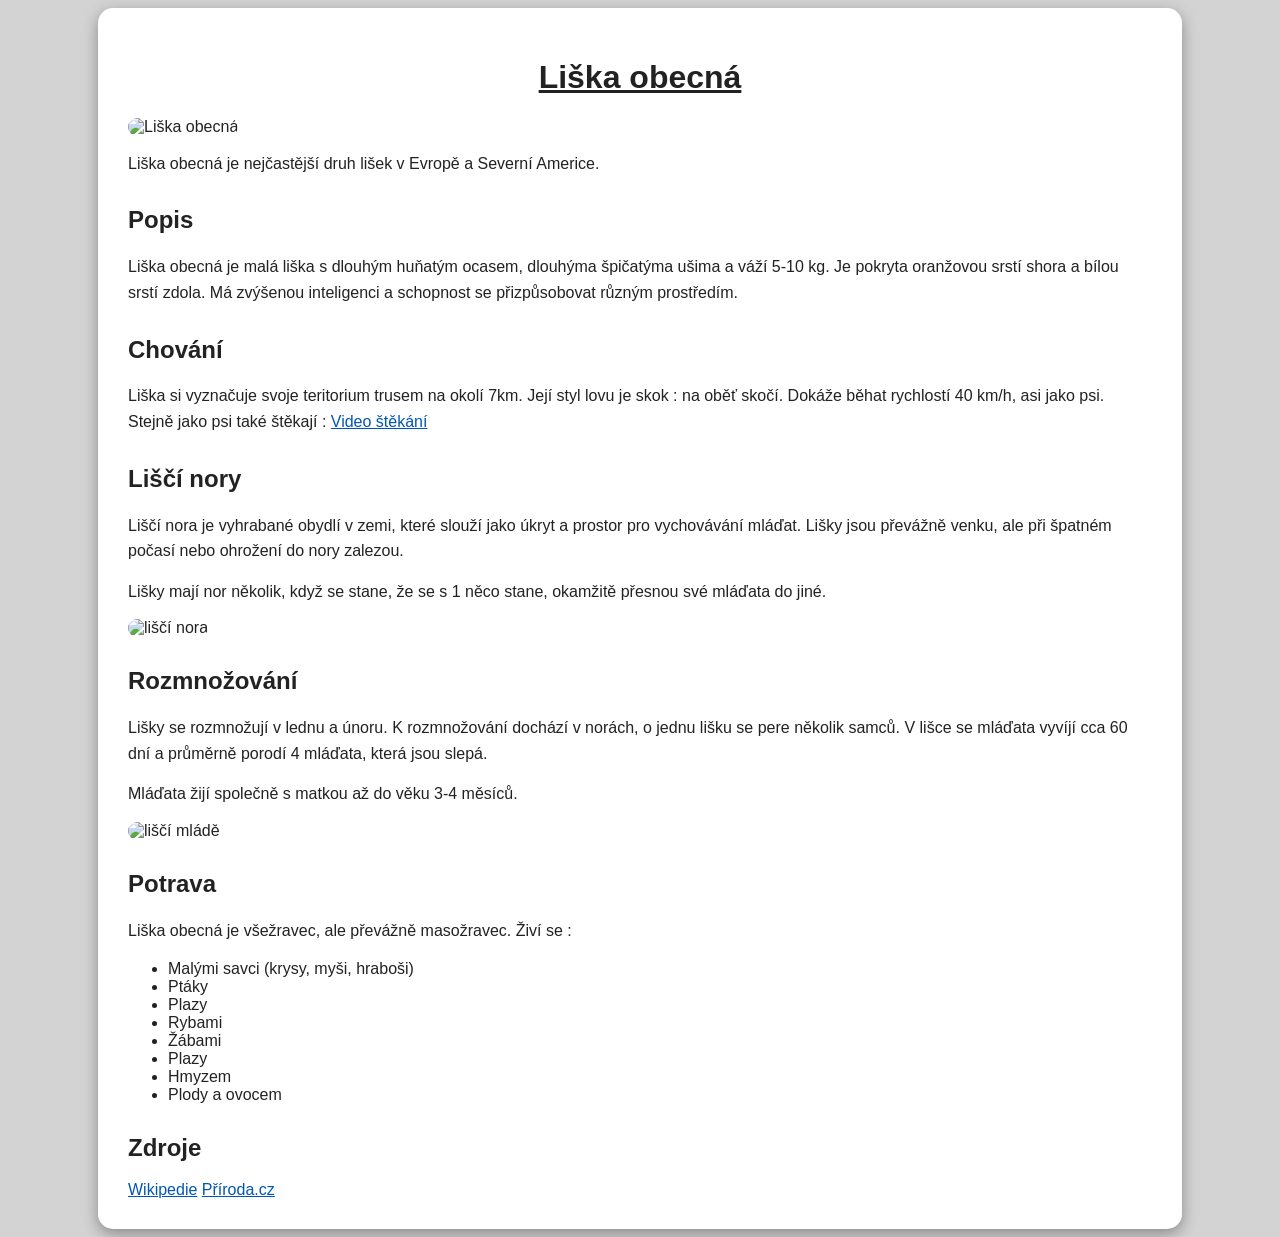
==== index.html @ 7753e191 "Add initial HTML and CSS files for the website" ====
<!DOCTYPE html>
<html lang="en">
<head>
    <meta charset="UTF-8">
    <meta name="viewport" content="width=device-width, initial-scale=1.0">
    <title>První strana</title>
    <link rel="stylesheet" href="style.css">
</head>
<body>
    <div class="container">
        <h1><u>Liška obecná</u></h1>
        <img src="https://www.cojeco.cz/images/descript/dfc45b9a4d5bd16babac15f6792ae340.jpg" width="300" alt="Liška obecná">

    <p>Liška obecná je nejčastější druh lišek v Evropě a Severní Americe.</p>

    <h2>Popis</h2>
    <p>Liška obecná je malá liška s dlouhým huňatým ocasem, dlouhýma špičatýma ušima a váží 5-10 kg. Je pokryta oranžovou srstí shora a bílou srstí zdola. Má zvýšenou inteligenci a schopnost se přizpůsobovat různým prostředím.</p>
    
    <h2>Chování</h2>
<p>Liška si vyznačuje svoje teritorium trusem na okolí 7km. Její styl lovu je skok : na oběť skočí. Dokáže běhat rychlostí 40 km/h, asi jako psi. Stejně jako psi také štěkají : <a href="https://www.youtube.com/watch?v=BEgVVcVS5X4">Video štěkání</a></p>

    <h2>Liščí nory</h2>
    <p>Liščí nora je vyhrabané obydlí v zemi, které slouží jako úkryt a prostor pro vychovávání mláďat. Lišky jsou převážně venku, ale při špatném počasí nebo ohrožení do nory zalezou.</p>
    <p>Lišky mají nor několik, když se stane, že se s 1 něco stane, okamžitě přesnou své mláďata do jiné.</p>
    <img src="https://tse1.explicit.bing.net/th/id/OIP.UVAG7eum2Ugc-exTGSdVIQHaFj?r=0&rs=1&pid=ImgDetMain&o=7&rm=3" width="300" alt="liščí nora">

    <h2>Rozmnožování</h2>
    <p>Lišky se rozmnožují v lednu a únoru. K rozmnožování dochází v norách, o jednu lišku se pere několik samců. V lišce se mláďata vyvíjí cca 60 dní a průměrně porodí 4 mláďata, která jsou slepá.</p>
    <p>Mláďata žijí společně s matkou až do věku 3-4 měsíců.</p>
    <img src="https://thumb.wikimedia.org/wikipedia/commons/thumb/2/28/Vulpes_vulpes_pup_sitting_on_stone.jpg/500px-Vulpes_vulpes_pup_sitting_on_stone.jpg?utm_source=cs.wikipedia.org&utm_campaign=parser&utm_content=thumbnail" width="300" alt="liščí mládě">
    
    <h2>Potrava</h2>
    <p>Liška obecná je všežravec, ale převážně masožravec. Živí se :</p>
    <ul>
        <li>Malými savci (krysy, myši, hraboši)</li>
        <li>Ptáky</li>
        <li>Plazy</li>
        <li>Rybami</li>
        <li>Žábami</li>
        <li>Plazy</li>
        <li>Hmyzem</li>
        <li>Plody a ovocem</li>
    </ul>
    
    <h2>Zdroje</h2>
    <a href="https://cs.wikipedia.org/wiki/Li%C5%A1ka_obecn%C3%A1_(%C5%A1elma)">Wikipedie</a>
    <a href="https://www.priroda.cz/clanek/liska-obecna-legendarni-krasny-a-vychytraly-obyvatel-nasi-prirody/">Příroda.cz</a>
</div>
</body>
</html>
---- style.css ----
body {
    background-color: lightgray;
    color: #222222;
    font-family: Arial, sans-serif;
}

.container {
    background-color: white;
    max-width: 1024px;
    margin: auto;
    padding: 30px;
    border-radius: 15px;
    box-shadow: 0 5px 15px rgba(0, 0, 0, 0.35);
}

img {
    border-radius: 15px;
}

h1 {
    text-align: center;
}

h2 {
    margin-top: 30px;
}

p {
    margin: 15px 0;
    line-height: 1.6;
}

a {
    color: #0056b3;
}
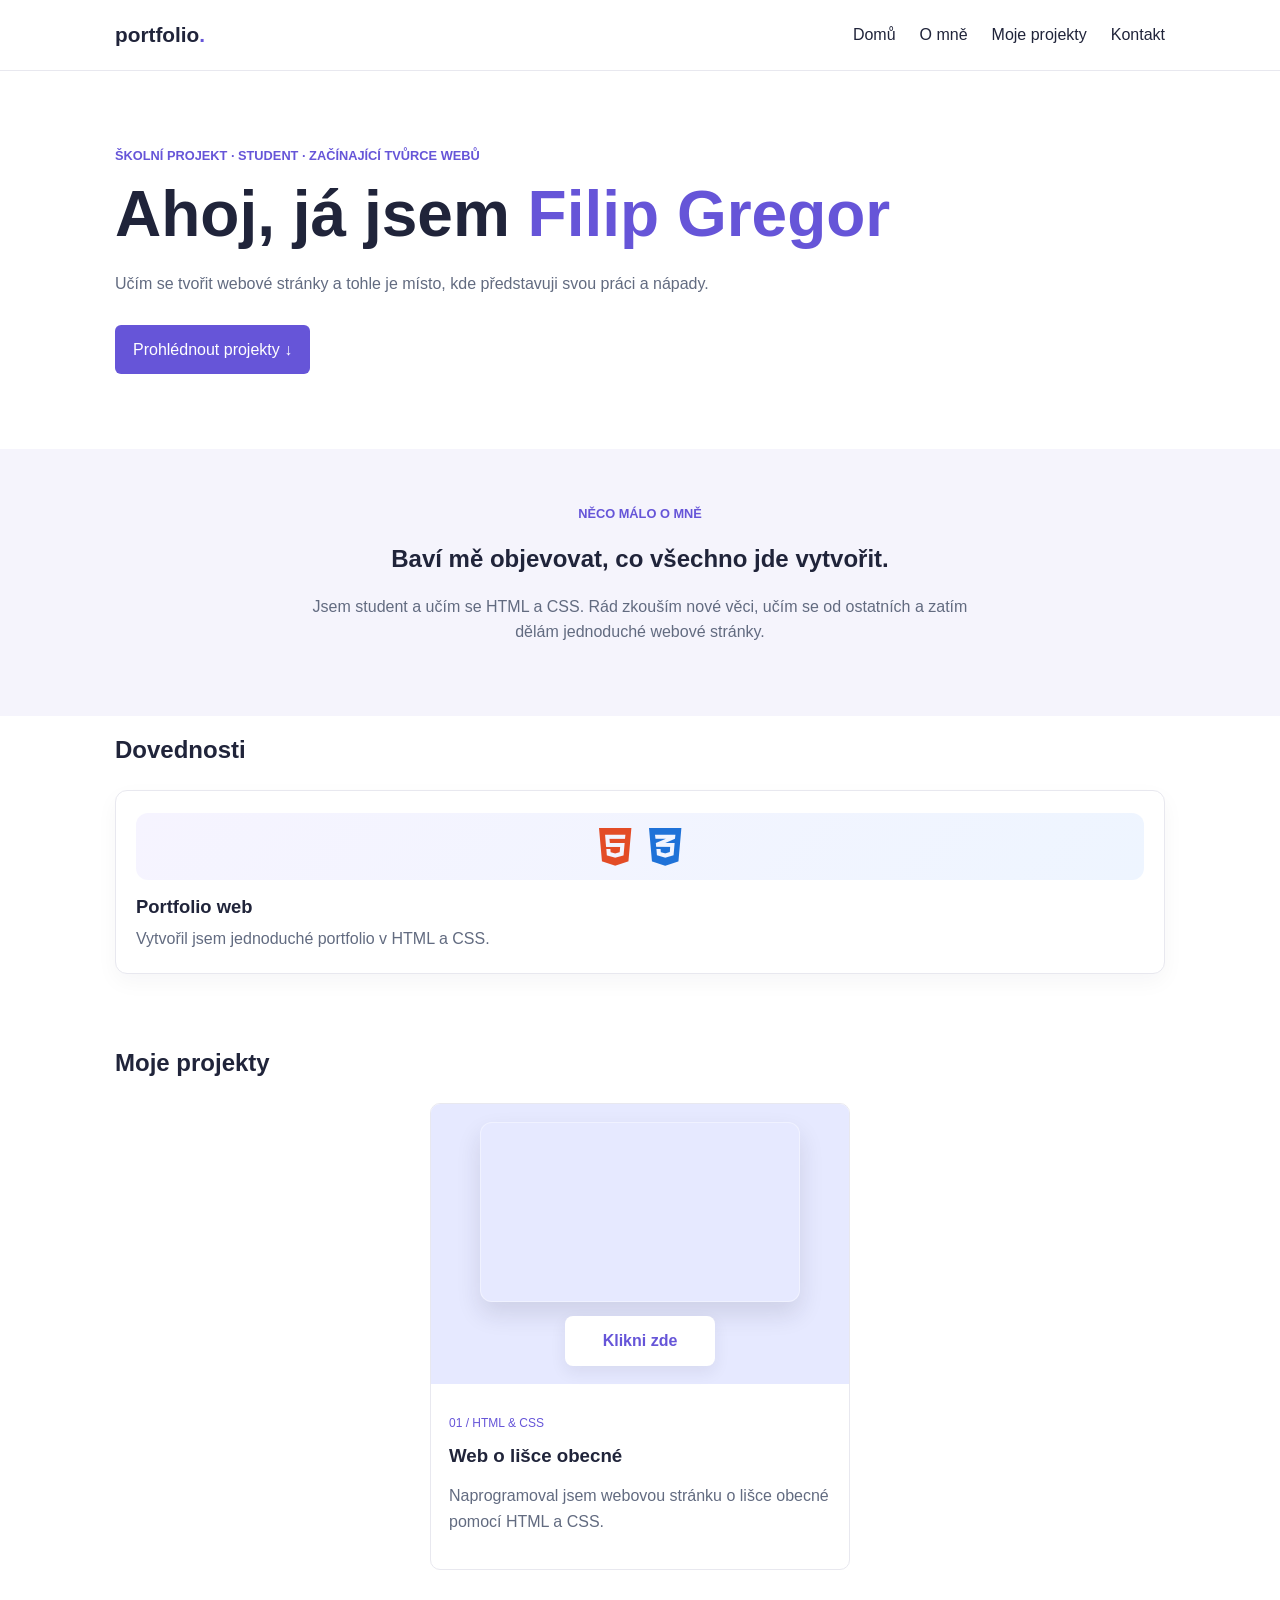
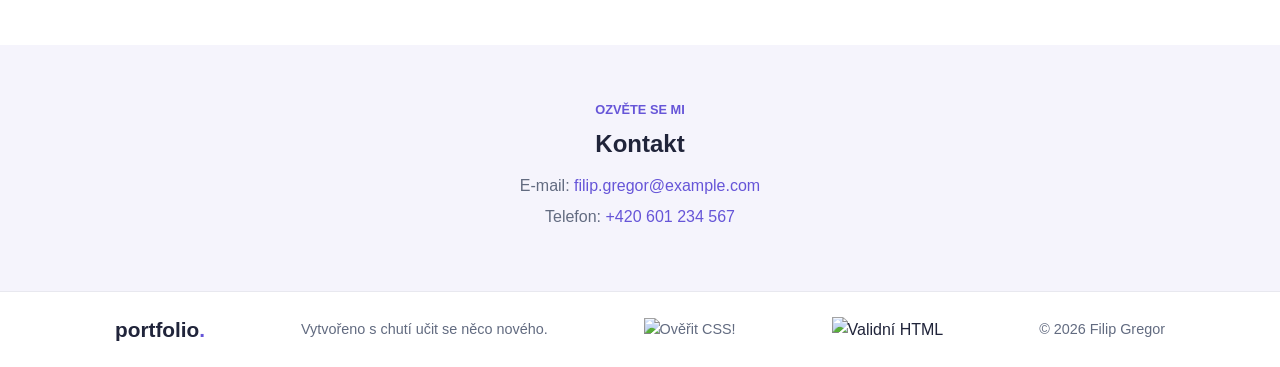
==== commit 5985e05b: "Revamp portfolio website layout and styles; add new sections for projects, skills, and contact infor" ====
--- a/index.html
+++ b/index.html
@@ -1,50 +1,111 @@
 <!DOCTYPE html>
-<html lang="en">
+<html lang="cs">
 <head>
-    <meta charset="UTF-8">
-    <meta name="viewport" content="width=device-width, initial-scale=1.0">
-    <title>První strana</title>
-    <link rel="stylesheet" href="style.css">
+  <meta charset="UTF-8">
+  <meta name="viewport" content="width=device-width, initial-scale=1.0">
+  <meta name="description" content="Osobní portfolio studenta, který se učí tvořit webové stránky.">
+  <title>Moje portfolio</title>
+  <link rel="stylesheet" href="https://cdnjs.cloudflare.com/ajax/libs/font-awesome/6.5.2/css/all.min.css" crossorigin="anonymous" referrerpolicy="no-referrer">
+  <link rel="stylesheet" href="style.css">
 </head>
 <body>
-    <div class="container">
-        <h1><u>Liška obecná</u></h1>
-        <img src="https://www.cojeco.cz/images/descript/dfc45b9a4d5bd16babac15f6792ae340.jpg" width="300" alt="Liška obecná">
+  <header class="site-header">
+    <nav class="navigation container" aria-label="Hlavní navigace">
+      <a class="brand" href="#domu" aria-label="Domů">portfolio<span>.</span></a>
+      <ul class="navigation-links">
+        <li><a href="#domu">Domů</a></li>
+        <li><a href="#o-mne">O mně</a></li>
+        <li><a href="#projekty">Moje projekty</a></li>
+        <li><a href="#kontakt">Kontakt</a></li>
+      </ul>
+    </nav>
+  </header>
 
-    <p>Liška obecná je nejčastější druh lišek v Evropě a Severní Americe.</p>
+  <main>
+    <section class="hero container" id="domu" aria-labelledby="hero-title">
+      <div class="hero-copy">
+        <p class="eyebrow">Školní projekt · Student · Začínající tvůrce webů</p>
+        <h1 id="hero-title">Ahoj, já jsem <span>Filip Gregor</span></h1>
+        <p class="hero-intro">Učím se tvořit webové stránky a tohle je místo, kde představuji svou práci a nápady.</p>
+        <a class="button" href="#projekty">Prohlédnout projekty <span aria-hidden="true">↓</span></a>
+      </div>
+    </section>
 
-    <h2>Popis</h2>
-    <p>Liška obecná je malá liška s dlouhým huňatým ocasem, dlouhýma špičatýma ušima a váží 5-10 kg. Je pokryta oranžovou srstí shora a bílou srstí zdola. Má zvýšenou inteligenci a schopnost se přizpůsobovat různým prostředím.</p>
-    
-    <h2>Chování</h2>
-<p>Liška si vyznačuje svoje teritorium trusem na okolí 7km. Její styl lovu je skok : na oběť skočí. Dokáže běhat rychlostí 40 km/h, asi jako psi. Stejně jako psi také štěkají : <a href="https://www.youtube.com/watch?v=BEgVVcVS5X4">Video štěkání</a></p>
+    <section class="about section-soft" id="o-mne" aria-labelledby="about-title">
+      <div class="container about-content">
+        <p class="eyebrow">Něco málo o mně</p>
+        <h2 id="about-title">Baví mě objevovat, co všechno jde vytvořit.</h2>
+        <p>Jsem student a učím se HTML a CSS. Rád zkouším nové věci, učím se od ostatních a zatím dělám jednoduché webové stránky.</p>
+      </div>
+    </section>
 
-    <h2>Liščí nory</h2>
-    <p>Liščí nora je vyhrabané obydlí v zemi, které slouží jako úkryt a prostor pro vychovávání mláďat. Lišky jsou převážně venku, ale při špatném počasí nebo ohrožení do nory zalezou.</p>
-    <p>Lišky mají nor několik, když se stane, že se s 1 něco stane, okamžitě přesnou své mláďata do jiné.</p>
-    <img src="https://tse1.explicit.bing.net/th/id/OIP.UVAG7eum2Ugc-exTGSdVIQHaFj?r=0&rs=1&pid=ImgDetMain&o=7&rm=3" width="300" alt="liščí nora">
+    <section class="skills container" aria-labelledby="skills-title">
+      <div class="section-heading">
+        <div>
+          <h2 id="skills-title">Dovednosti</h2>
+        </div>
+      </div>
+      <div class="skills-grid">
+        <article class="skill-card">
+          <div class="skill-icons" role="group" aria-label="HTML a CSS">
+            <i class="fa-brands fa-html5 skill-icon skill-icon-html" aria-hidden="true"></i>
+            <i class="fa-brands fa-css3-alt skill-icon skill-icon-css" aria-hidden="true"></i>
+          </div>
+          <h3>Portfolio web</h3>
+          <p>Vytvořil jsem jednoduché portfolio v HTML a CSS.</p>
+        </article>
+      </div>
+    </section>
 
-    <h2>Rozmnožování</h2>
-    <p>Lišky se rozmnožují v lednu a únoru. K rozmnožování dochází v norách, o jednu lišku se pere několik samců. V lišce se mláďata vyvíjí cca 60 dní a průměrně porodí 4 mláďata, která jsou slepá.</p>
-    <p>Mláďata žijí společně s matkou až do věku 3-4 měsíců.</p>
-    <img src="https://thumb.wikimedia.org/wikipedia/commons/thumb/2/28/Vulpes_vulpes_pup_sitting_on_stone.jpg/500px-Vulpes_vulpes_pup_sitting_on_stone.jpg?utm_source=cs.wikipedia.org&utm_campaign=parser&utm_content=thumbnail" width="300" alt="liščí mládě">
-    
-    <h2>Potrava</h2>
-    <p>Liška obecná je všežravec, ale převážně masožravec. Živí se :</p>
-    <ul>
-        <li>Malými savci (krysy, myši, hraboši)</li>
-        <li>Ptáky</li>
-        <li>Plazy</li>
-        <li>Rybami</li>
-        <li>Žábami</li>
-        <li>Plazy</li>
-        <li>Hmyzem</li>
-        <li>Plody a ovocem</li>
-    </ul>
-    
-    <h2>Zdroje</h2>
-    <a href="https://cs.wikipedia.org/wiki/Li%C5%A1ka_obecn%C3%A1_(%C5%A1elma)">Wikipedie</a>
-    <a href="https://www.priroda.cz/clanek/liska-obecna-legendarni-krasny-a-vychytraly-obyvatel-nasi-prirody/">Příroda.cz</a>
-</div>
+    <section class="projects container" id="projekty" aria-labelledby="projects-title">
+      <div class="section-heading">
+        <div>
+          <h2 id="projects-title">Moje projekty</h2>
+        </div>
+      </div>
+      <div class="project-grid">
+        <article class="project-card">
+          <div class="project-art project-art-blue">
+            <div class="project-illustration" aria-hidden="true"></div>
+            <a class="project-link" href="https://gregorfilip.github.io/liska.html" target="_blank" rel="noopener noreferrer">Klikni zde</a>
+          </div>
+          <div class="project-info">
+            <p class="project-number">01 / HTML &amp; CSS</p>
+            <h3>Web o lišce obecné</h3>
+            <p>Naprogramoval jsem webovou stránku o lišce obecné pomocí HTML a CSS.</p>
+          </div>
+        </article>
+      </div>
+    </section>
+
+    <section class="contact section-soft" id="kontakt" aria-labelledby="contact-title">
+      <div class="contact-content">
+        <p class="eyebrow">Ozvěte se mi</p>
+        <h2 id="contact-title">Kontakt</h2>
+        <p>E-mail: <a href="mailto:filip.gregor@example.com">filip.gregor@example.com</a></p>
+        <p>Telefon: <a href="tel:+420601234567">+420 601 234 567</a></p>
+      </div>
+    </section>
+  </main>
+
+  <footer class="site-footer">
+    <div class="container footer-content">
+      <a class="brand" href="#domu">portfolio<span>.</span></a>
+      <p>Vytvořeno s chutí učit se něco nového.</p>
+      <p>
+    <a href="https://jigsaw.w3.org/css-validator/validator?uri=https%3A%2F%2Fgregorfilip.github.io%2Faiprojekt.github.io%2Findex.html">
+        <img style="border:0;width:88px;height:31px"
+             src="https://jigsaw.w3.org/css-validator/images/vcss-blue"
+             alt="Ověřit CSS!" />
+    </a>
+</p>
+<a href="https://validator.w3.org/nu/?doc=https://gregorfilip.github.io/aiprojekt.github.io/index.html"
+   target="_blank">
+  <img src="https://www.w3.org/Icons/valid-html401"
+       alt="Validní HTML">
+</a>
+      <p class="copyright">© 2026 Filip Gregor</p>
+    </div>
+  </footer>
 </body>
-</html>+</html>
--- a/style.css
+++ b/style.css
@@ -1,35 +1,160 @@
-body {
-    background-color: lightgray;
-    color: #222222;
-    font-family: Arial, sans-serif;
+:root {
+  --text: #20243a;
+  --muted: #626b80;
+  --accent: #6655d8;
+  --light: #f5f4fc;
 }
 
-.container {
-    background-color: white;
-    max-width: 1024px;
-    margin: auto;
-    padding: 30px;
-    border-radius: 15px;
-    box-shadow: 0 5px 15px rgba(0, 0, 0, 0.35);
+* { box-sizing: border-box; }
+html { scroll-behavior: smooth; }
+body {
+  margin: 0;
+  color: var(--text);
+  background: #fff;
+  font: 1rem/1.6 Arial, sans-serif;
 }
+a { color: inherit; text-decoration: none; }
+.container { width: min(100% - 40px, 1050px); margin: 0 auto; }
+h1, h2, h3 { line-height: 1.2; }
 
-img {
-    border-radius: 15px;
+.site-header { border-bottom: 1px solid #e8e8ef; }
+.site-footer { border-top: 1px solid #e8e8ef; }
+.navigation, .navigation-links, .footer-content {
+  display: flex;
+  align-items: center;
+  justify-content: space-between;
 }
+.navigation { min-height: 70px; }
+.brand { font-size: 1.3rem; font-weight: 700; }
+.brand span, h1 span { color: var(--accent); }
+.navigation-links {
+  gap: 24px;
+  margin: 0;
+  padding: 0;
+  list-style: none;
+}
+.navigation-links a:hover { color: var(--accent); }
 
-h1 {
-    text-align: center;
+.hero { padding: 75px 0; }
+.eyebrow {
+  margin: 0 0 10px;
+  color: var(--accent);
+  font-size: .8rem;
+  font-weight: 700;
+  text-transform: uppercase;
 }
+h1 { margin: 0 0 18px; font-size: clamp(2.5rem, 7vw, 4rem); }
+.hero-intro, .about-content > p:last-child, .project-info p:last-child,
+.skill-card p, .footer-content p { color: var(--muted); }
+.button {
+  display: inline-block;
+  margin-top: 12px;
+  padding: 12px 18px;
+  border-radius: 6px;
+  color: #fff;
+  background: var(--accent);
+}
+.button:hover { background: #5142b7; }
+.section-soft { padding: 55px 20px; background: var(--light); text-align: center; }
+.about-content { max-width: 680px; margin: auto; }
+.contact-content { max-width: 680px; margin: auto; }
+.contact-content h2 { margin: 0 0 14px; }
+.contact-content p:not(.eyebrow) { margin: 6px 0; color: var(--muted); }
+.contact-content a { color: var(--accent); }
+.contact-content a:hover { text-decoration: underline; }
+.ai-credit { padding-top: 35px; padding-bottom: 35px; }
+.ai-credit h2 { margin-bottom: 10px; }
+.ai-credit p, .ai-credit details { color: var(--muted); }
+.ai-credit summary { color: var(--accent); cursor: pointer; font-weight: 700; }
+.ai-credit ol { padding-left: 24px; }
+.ai-credit li { margin: 8px 0; }
+.skills { padding: 20px 0 10px; }
+.skills-grid {
+  display: grid;
+  grid-template-columns: repeat(auto-fit, minmax(220px, 1fr));
+  gap: 20px;
+}
+.skill-card {
+  padding: 22px 20px;
+  border: 1px solid #e8e8ef;
+  border-radius: 12px;
+  background: #fff;
+  box-shadow: 0 8px 22px rgba(32, 36, 58, .04);
+}
+.skill-icons {
+  display: flex;
+  align-items: center;
+  justify-content: center;
+  gap: 18px;
+  margin-bottom: 16px;
+  padding: 12px 14px;
+  border-radius: 12px;
+  background: linear-gradient(135deg, #f6f4ff, #eef5ff);
+}
+.skill-icon { display: inline-block; font-size: 2.7rem; line-height: 1; }
+.skill-icon-html { color: #e34c26; }
+.skill-icon-css { color: #1f72d8; }
+.skill-card h3 { margin: 0 0 8px; font-size: 1.15rem; }
+.skill-card p, .footer-content p { margin: 0; }
 
-h2 {
-    margin-top: 30px;
+.projects { padding: 65px 0 75px; }
+.section-heading {
+  display: flex;
+  align-items: end;
+  justify-content: space-between;
+  gap: 20px;
+  margin-bottom: 25px;
 }
+.section-heading h2 { margin: 0; }
+.project-grid { display: grid; justify-items: center; gap: 22px; }
+.project-card {
+  width: min(100%, 420px);
+  overflow: hidden;
+  border: 1px solid #e8e8ef;
+  border-radius: 10px;
+}
+.project-art {
+  display: flex;
+  flex-direction: column;
+  align-items: center;
+  justify-content: center;
+  gap: 14px;
+  min-height: 180px;
+  padding: 18px;
+}
+.project-illustration {
+  width: 100%;
+  max-width: 320px;
+  height: 180px;
+  border-radius: 12px;
+  background: url("https://images.unsplash.com/photo-1474511320723-9a56873867b5?auto=format&fit=crop&w=900&q=80") center / cover;
+  box-shadow: inset 0 0 0 1px rgba(255, 255, 255, .4), 0 12px 24px rgba(32, 36, 58, .12);
+}
+.project-link {
+  display: inline-flex;
+  align-items: center;
+  justify-content: center;
+  min-width: 150px;
+  padding: 12px 18px;
+  border-radius: 8px;
+  color: var(--accent);
+  background: #fff;
+  font-weight: 700;
+  box-shadow: 0 6px 16px rgba(32, 36, 58, .08);
+}
+.project-art-blue { background: #e6e9ff; }
+.project-info { padding: 18px; }
+.project-info h3 { margin: 5px 0 8px; }
+.project-number { color: var(--accent); font-size: .75rem; }
+.footer-content { min-height: 75px; gap: 15px; }
+.footer-content p { font-size: .9rem; }
 
-p {
-    margin: 15px 0;
-    line-height: 1.6;
+@media (max-width: 650px) {
+  .container { width: min(100% - 30px, 520px); }
+  .navigation { flex-wrap: wrap; gap: 12px; padding: 12px 0; }
+  .navigation-links { flex-wrap: wrap; justify-content: flex-end; gap: 8px 12px; }
+  .navigation-links { font-size: .85rem; }
+  .hero { padding: 50px 0; }
+  .section-heading { align-items: flex-start; flex-direction: column; gap: 5px; }
+  .footer-content { flex-wrap: wrap; padding: 18px 0; }
 }
-
-a {
-    color: #0056b3;
-}
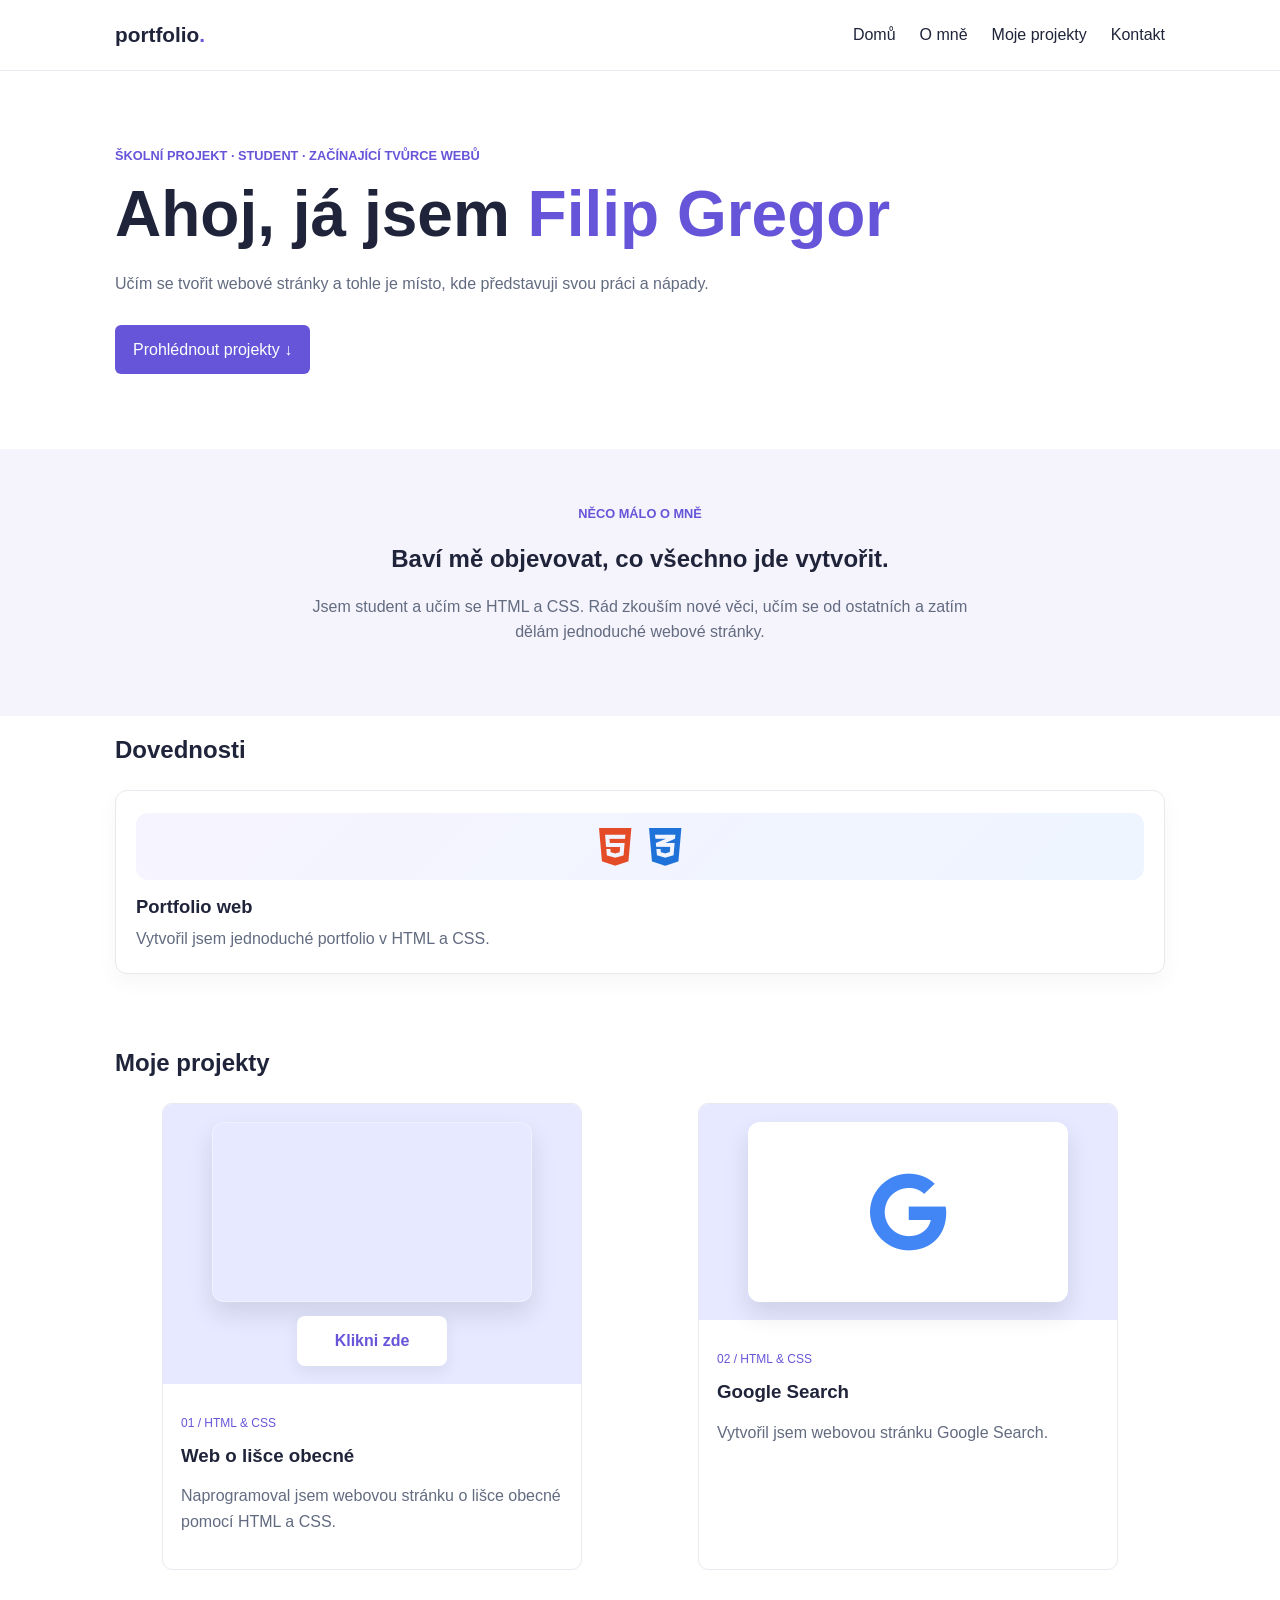
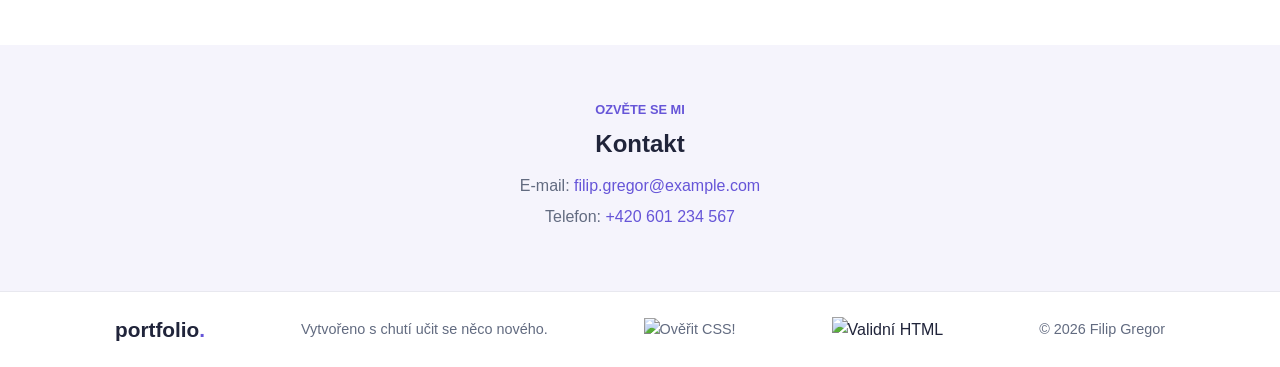
==== commit fa9c3324: "Add Google Search project to portfolio; update project grid layout and styles" ====
--- a/index.html
+++ b/index.html
@@ -75,6 +75,18 @@
             <p>Naprogramoval jsem webovou stránku o lišce obecné pomocí HTML a CSS.</p>
           </div>
         </article>
+        <article class="project-card">
+          <div class="project-art project-art-blue">
+            <a class="project-illustration project-illustration-google" href="https://gregorfilip.github.io/googlesearch/index.html" target="_blank" rel="noopener noreferrer" aria-label="Otevřít web Google Search">
+              <i class="fa-brands fa-google" aria-hidden="true"></i>
+            </a>
+          </div>
+          <div class="project-info">
+            <p class="project-number">02 / HTML &amp; CSS</p>
+            <h3>Google Search</h3>
+            <p>Vytvořil jsem webovou stránku Google Search.</p>
+          </div>
+        </article>
       </div>
     </section>
 
@@ -93,13 +105,13 @@
       <a class="brand" href="#domu">portfolio<span>.</span></a>
       <p>Vytvořeno s chutí učit se něco nového.</p>
       <p>
-    <a href="https://jigsaw.w3.org/css-validator/validator?uri=https%3A%2F%2Fgregorfilip.github.io%2Faiprojekt.github.io%2Findex.html">
+    <a href="https://jigsaw.w3.org/css-validator/validator?uri=https://gregorfilip.github.io/index.html">
         <img style="border:0;width:88px;height:31px"
              src="https://jigsaw.w3.org/css-validator/images/vcss-blue"
              alt="Ověřit CSS!" />
     </a>
 </p>
-<a href="https://validator.w3.org/nu/?doc=https://gregorfilip.github.io/aiprojekt.github.io/index.html"
+<a href="https://validator.w3.org/nu/?doc=https://gregorfilip.github.io/index.html"
    target="_blank">
   <img src="https://www.w3.org/Icons/valid-html401"
        alt="Validní HTML">
--- a/style.css
+++ b/style.css
@@ -106,7 +106,7 @@
   margin-bottom: 25px;
 }
 .section-heading h2 { margin: 0; }
-.project-grid { display: grid; justify-items: center; gap: 22px; }
+.project-grid { display: grid; grid-template-columns: repeat(2, minmax(0, 1fr)); justify-items: center; gap: 22px; }
 .project-card {
   width: min(100%, 420px);
   overflow: hidden;
@@ -130,6 +130,14 @@
   background: url("https://images.unsplash.com/photo-1474511320723-9a56873867b5?auto=format&fit=crop&w=900&q=80") center / cover;
   box-shadow: inset 0 0 0 1px rgba(255, 255, 255, .4), 0 12px 24px rgba(32, 36, 58, .12);
 }
+.project-illustration-google {
+  display: flex;
+  align-items: center;
+  justify-content: center;
+  background: #fff;
+  color: #4285f4;
+}
+.project-illustration-google .fa-google { font-size: 5rem; }
 .project-link {
   display: inline-flex;
   align-items: center;
@@ -156,5 +164,6 @@
   .navigation-links { font-size: .85rem; }
   .hero { padding: 50px 0; }
   .section-heading { align-items: flex-start; flex-direction: column; gap: 5px; }
+  .project-grid { grid-template-columns: 1fr; }
   .footer-content { flex-wrap: wrap; padding: 18px 0; }
 }
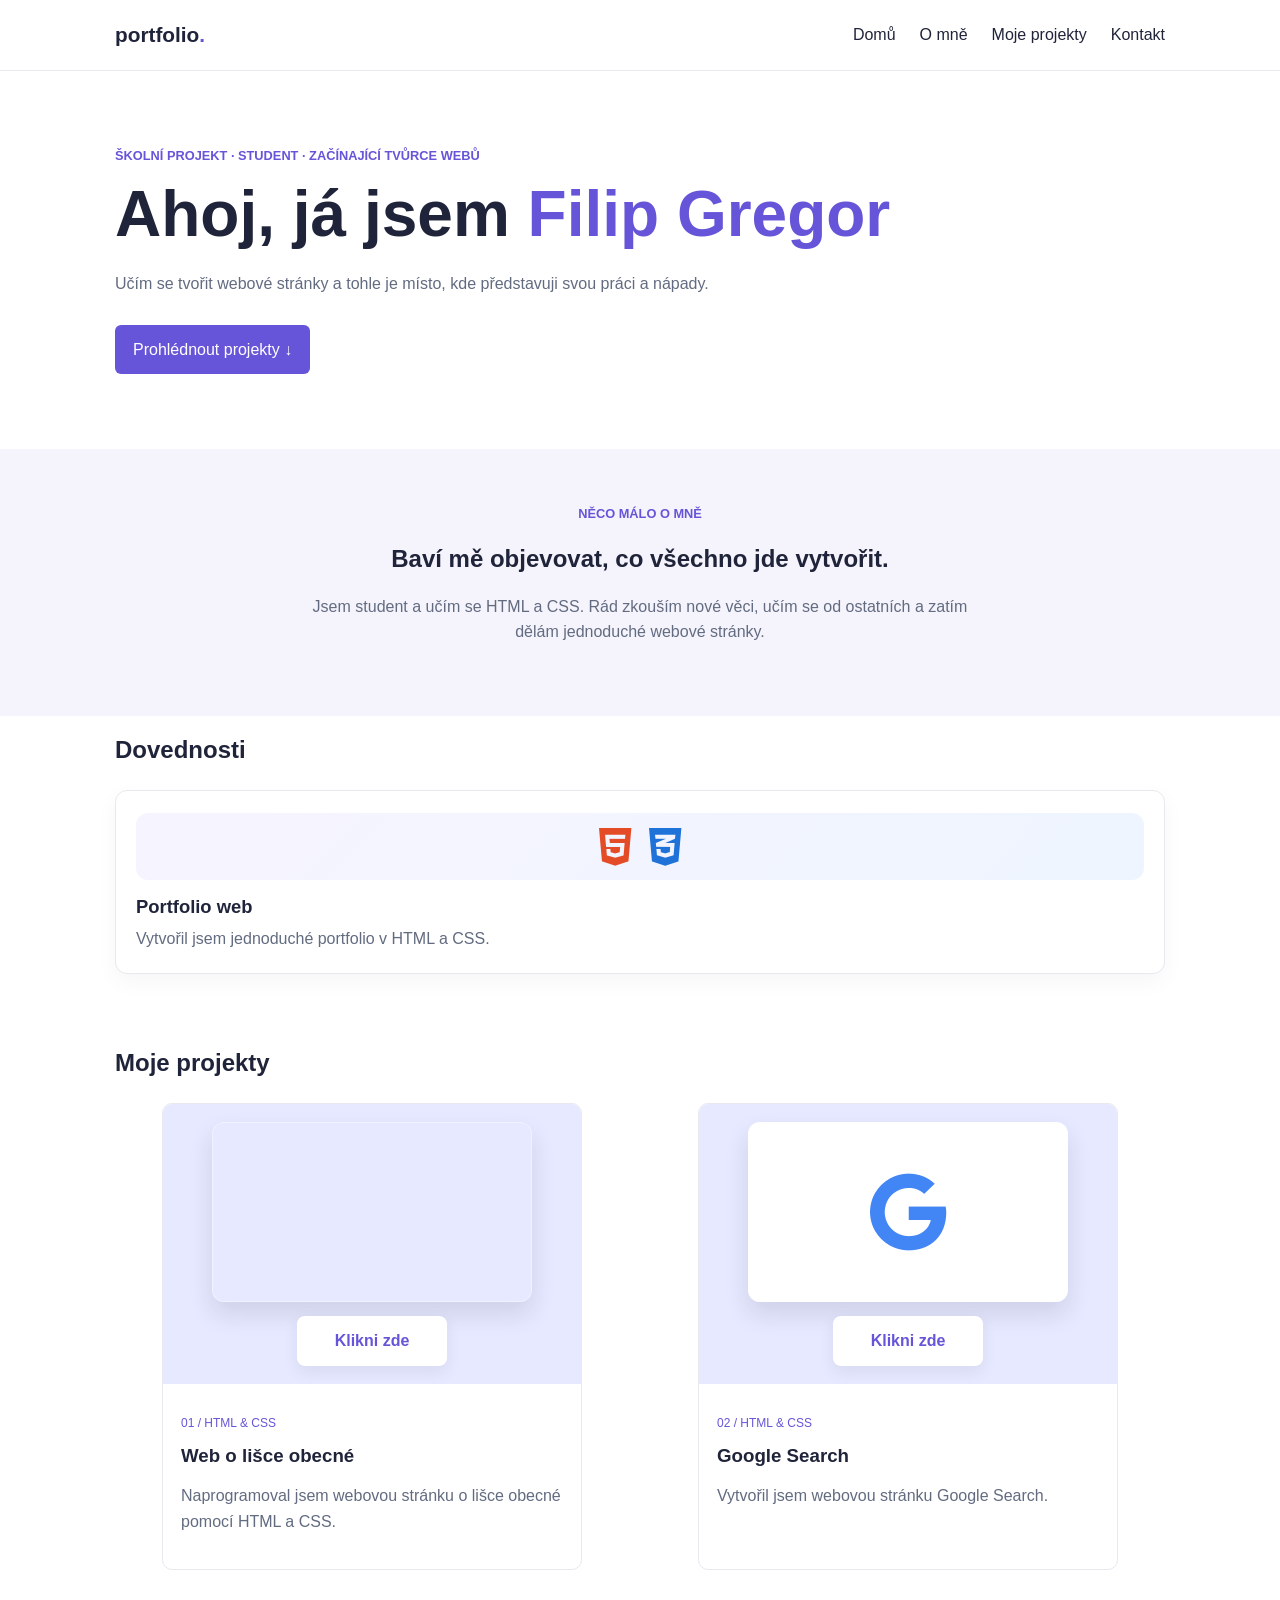
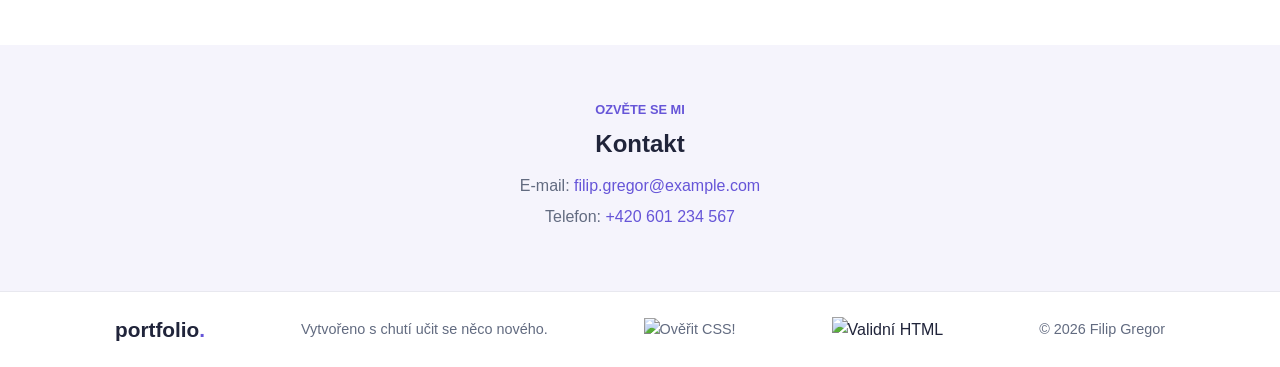
==== commit 46283c48: "Add link to Google Search project in portfolio; enhance project display" ====
--- a/index.html
+++ b/index.html
@@ -80,6 +80,7 @@
             <a class="project-illustration project-illustration-google" href="https://gregorfilip.github.io/googlesearch/index.html" target="_blank" rel="noopener noreferrer" aria-label="Otevřít web Google Search">
               <i class="fa-brands fa-google" aria-hidden="true"></i>
             </a>
+            <a class="project-link" href="https://gregorfilip.github.io/googlesearch/index.html" target="_blank" rel="noopener noreferrer">Klikni zde</a>
           </div>
           <div class="project-info">
             <p class="project-number">02 / HTML &amp; CSS</p>
